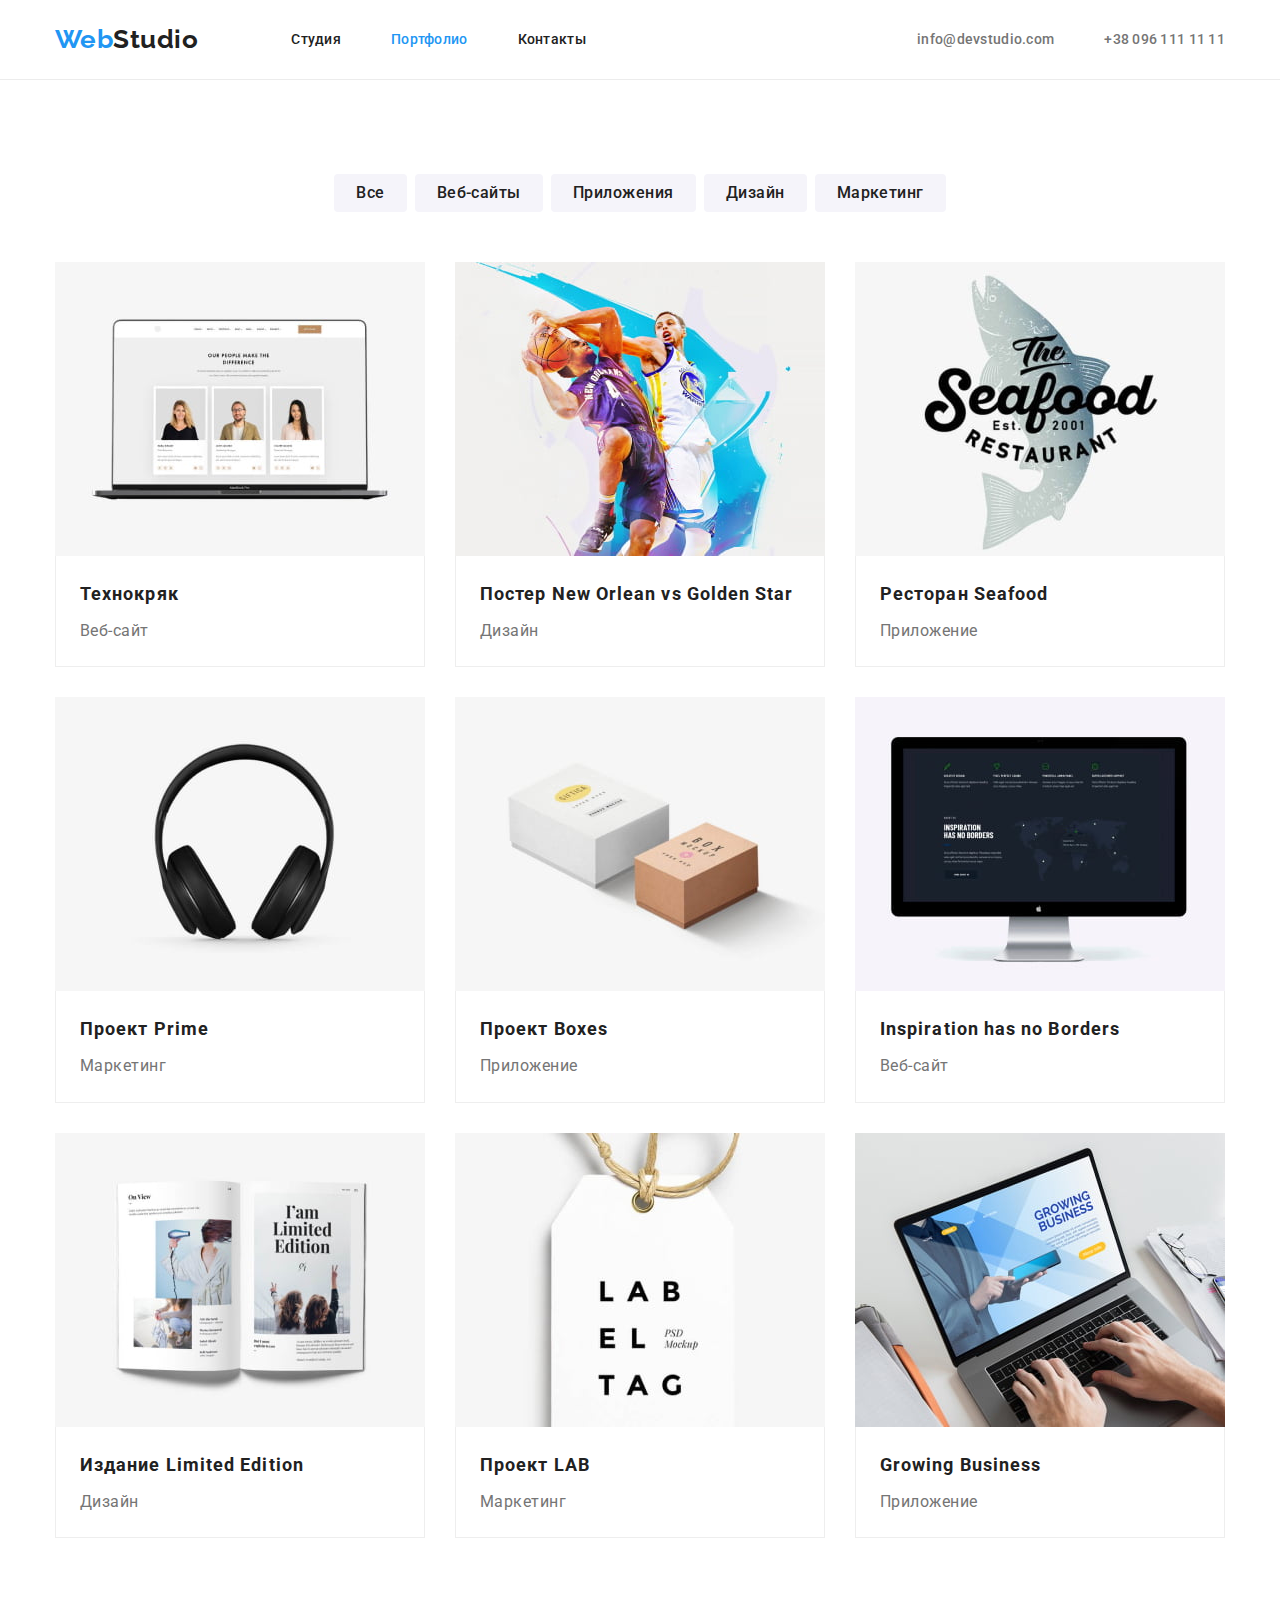
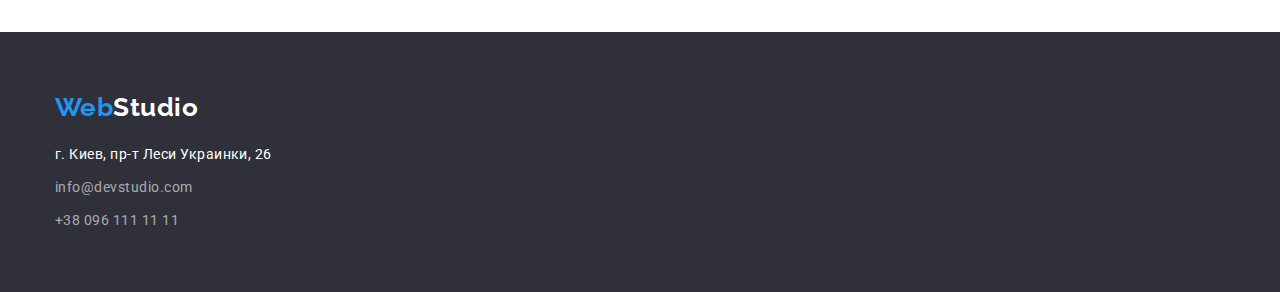
==== portfolio.html @ 5b27667d "файлы с прошлого проэкта" ====
<!DOCTYPE html>
<html lang="ru">

<head>
    <meta charset="UTF-8">
    <meta http-equiv="X-UA-Compatible" content="IE=edge">
    <meta name="viewport" content="width=device-width, initial-scale=1.0">
    <title>Портфолио</title>
    <link rel="preconnect" href="https://fonts.googleapis.com">
    <link rel="preconnect" href="https://fonts.gstatic.com" crossorigin>
    <link href="https://fonts.googleapis.com/css2?family=Raleway:wght@700&family=Roboto:wght@400;500;700;900&display=swap"
        rel="stylesheet">
    <link rel="stylesheet" href="https://cdnjs.cloudflare.com/ajax/libs/modern-normalize/1.1.0/modern-normalize.min.css">
    <link rel="stylesheet" href="./css/styles.css">
</head>

<body>
    <header class="header">
        <div class="container main-head">
            <nav class="main-head">
                <a href="./index.html" lang="en" class="logo list"><span class="logo-blue list">Web</span>Studio</a>
                <ul class="header-nav list">
                    <li class="item"><a class="header-nav-link" aria-current="true" href="./index.html">Студия</a></li>
                    <li class="item"><a class="header-nav-link current" aria-current="true" href="./portfolio.html">Портфолио</a></li>
                    <li class="item"><a class="header-nav-link" href="#">Контакты</a></li>
                </ul>
            </nav>
            <ul class="contacts list">
                <li class="item"><a class="contacts-link" href="mailto:info@devstudio.com">info@devstudio.com</a></li>
                <li class="item"><a class="contacts-link" href="tell:+380961111111">+38 096 111 11 11</a></li>
            </ul>
        </div>
    </header>
    <main>
        <section class="section">
            <div class="container">
                <h1 class="visually-hidden">Портфолио</h1>
                    <ul class="portfolio-nav list">
                        <li class="item"><button class="portfolio-button">Все</button></li>
                        <li class="item"><button class="portfolio-button">Веб-сайты</button></li>
                        <li class="item"><button class="portfolio-button">Приложения</button></li>
                        <li class="item"><button class="portfolio-button">Дизайн</button></li>                    
                        <li class="item"><button class="portfolio-button">Маркетинг</button></li>
                    </ul>
                <ul class="portfolio-main list">
                    <li class="item"><img src="./images/notebook.jpg" alt="Ноутбук" width="370">
                        <div class="portfolio-main-pad">
                            <h2 class="portfolio-title">Технокряк</h2>
                            <p class="portfolio-text">Веб-сайт</p>
                        </div>
                    </li>
                    <li class="item"><img src="./images/bassketballplayers.jpg" alt="2 баскетбольных игрока" width="370">
                        <div class="portfolio-main-pad">
                            <h2 class="portfolio-title">Постер New Orlean vs Golden Star</h2>
                            <p class="portfolio-text">Дизайн</p>
                        </div>
                    </li>
                    <li class="item"><img src="./images/restaurant.jpg" alt="Ресторан The Seafood" width="370">
                        <div class="portfolio-main-pad">
                            <h2 class="portfolio-title">Ресторан Seafood</h2>
                            <p class="portfolio-text">Приложение</p>
                        </div>
                    </li>
                    <li class="item"><img src="./images/headphones.jpg" alt="Наушники" width="370">
                        <div class="portfolio-main-pad">
                            <h2 class="portfolio-title">Проект Prime</h2>
                            <p class="portfolio-text">Маркетинг</p>
                        </div>
                    </li>
                    <li class="item"><img src="./images/2box.jpg" alt="2 коробки" width="370">
                        <div class="portfolio-main-pad">
                            <h2 class="portfolio-title">Проект Boxes</h2>
                            <p class="portfolio-text">Приложение</p>
                        </div>
                    </li>
                    <li class="item"><img src="./images/monitor.jpg" alt="Монитор" width="370">
                        <div class="portfolio-main-pad">
                            <h2 class="portfolio-title">Inspiration has no Borders</h2>
                            <p class="portfolio-text">Веб-сайт</p>
                        </div>
                    </li>
                    <li class="item"><img src="./images/book.jpg" alt="Книга" width="370">
                        <div class="portfolio-main-pad">
                            <h2 class="portfolio-title">Издание Limited Edition</h2>
                            <p class="portfolio-text">Дизайн</p>
                        </div>
                    </li>
                    <li class="item"><img src="./images/label.jpg" alt="Лейбл" width="370">
                        <div class="portfolio-main-pad">
                            <h2 class="portfolio-title">Проект LAB</h2>
                            <p class="portfolio-text">Маркетинг</p>
                        </div>
                    </li>
                    <li class="item"><img src="./images/notebookhands.jpg" alt="Руки печатают на ноутбуке" width="370">
                        <div class="portfolio-main-pad">
                            <h2 class="portfolio-title">Growing Business</h2>
                            <p class="portfolio-text">Приложение</p>
                        </div>
                    </li>
                </ul>
            </div>
        </section>
    </main>
    <footer class="footer">
        <div class="container">
            <a href="./index.html" lang="en" class="footer-logo list"><span class="logo-blue list">Web</span>Studio</a>
            <address class="address">
                <ul class="footer-adress list">
                    <li><a class="footer-googlemaps list" href="https://goo.gl/maps/NU1bq5NP4mPZCGpFA" target="_blank"
                            rel="noopener noreferrer">г. Киев, пр-т
                            Леси Украинки, 26</a></li>
                    <li><a class="footer-link list" href="mailto:info@devstudio.com">info@devstudio.com</a></li>
                    <li><a class="footer-link list" href="tell:+380961111111">+38 096 111 11 11</a></li>
                </ul>
            </address>
        </div>
    </footer>
</body>
</html>
---- css/styles.css ----
:root {
    --primary-text-color: #757575;
    --title-text-color: #212121;
    --accent-color: #2196F3;
    --primary-white: #FFFFFF;
    --background-color:#2F303A;
}

/*block css*/

.container {
    margin: 0 auto;
    width: 1200px;
    padding-left: 15px;
    padding-right: 15px;
}

h1,
h2,
h3,
ul,
p {
    margin: 0;
    padding: 0;
}

.section {
    padding-top: 94px;
    padding-bottom: 94px;
}

.visually-hidden {
    position: absolute;
    width: 1px;
    height: 1px;
    margin: -1px;
    border: 0;
    padding: 0;
    white-space: nowrap;
    clip-path: inset(100%);
    clip: rect(0 0 0 0);
    overflow: hidden;
}

img {
    display: block;
    max-width: 100%;
    height: auto;
}

/* index.html portfolio.html header footer,portfolio.html main */

body {
    color: var(--primary-text-color);
    font-family: 'Roboto',sans-serif;
    letter-spacing: 0.03em;
    background-color: var(--primary-white);
}

.logo {
    font-family: 'Raleway',serif;
    font-weight: 700;
    font-size: 26px;
    line-height: 1.19;
    color:var(--title-text-color);
    margin-right: 93px;
}

.logo-blue {
    color: var(--accent-color);
}

.header {
    border-bottom: 1px solid #ECECEC;
}

.main-head {
    display: flex;
    align-items: center;
}

.header-nav {
    display: flex;
}

.header-nav .item:not(:last-child) {
    margin-right: 50px;
}

.header-nav-link{
    display: block;
    padding-top: 32px;
    padding-bottom: 31px;
    font-weight: 500;
    font-size: 14px;
    line-height: 1.14;
    letter-spacing: 0.02em;
    color: var(--title-text-color);
    text-decoration: none;
}

.header-nav-link:focus,
.header-nav-link:hover{
    color: var(--accent-color);
}

.header-nav-link.current {
    color: var(--accent-color);
}

.list {
    text-decoration: none;
    list-style: none;
}

.contacts {
    display: flex;
    margin-left: auto;
}

.contacts-link {
    padding-top: 32px;
    padding-bottom: 31px;
    font-weight: 500;
    font-size: 14px;
    line-height: 1.14;
    letter-spacing: 0.02em;
    text-decoration: none;
    color: var(--primary-text-color);
}

.contacts-link:hover,
.contacts-link:focus {
    color: var(--accent-color);
}

.contacts .item:not(:last-child) {
    margin-right: 50px;
}

.portfolio-nav {
    display: flex;
    justify-content:center;
}

.portfolio-nav .item:not(:last-child) {
    margin-right: 8px;
}

.portfolio-button {
    font-family: 'Roboto', sans-serif;
    font-weight: 500;
    font-size: 16px;
    line-height:1.62;
    color: var(--title-text-color);
    background-color: #F5F4FA;
    letter-spacing: 0.03em;
    cursor: pointer;
    padding: 6px 22px;
    text-align: center;
    border-radius: 4px;
    border: 1px transparent;
}

.portfolio-button:focus,
.portfolio-button:hover {
    background-color: var(--accent-color);
    color: var(--primary-white);
}

.portfolio-main {
    display: flex;
    margin-top: 50px;
    flex-wrap: wrap;
}

.portfolio-main-pad {
    border: 1px solid #EEEEEE;
    border-top: transparent;
    padding: 20px 24px;
}

.portfolio-main .item {
    margin-right: 30px;
    margin-bottom: 30px;
    width: calc(100% / 3 - 20px);
}

.portfolio-main .item:nth-child(3n) {
    margin-right: 0px;
}

.portfolio-main .item:nth-last-child(-n+3) {
    margin-bottom: 0;
}

.portfolio-title {
    font-weight: 700;
    font-size: 18px;
    line-height: 2;
    letter-spacing: 0.06em;
    color: var(--title-text-color);
}

.portfolio-text {
    font-size: 16px;
    line-height: 1.9;
    margin-top: 4px;
}

.footer {
    background-color: var(--background-color);
    padding-top: 60px;
    padding-bottom: 60px;
}

.footer-adress li:not(:first-child) {
    margin-top: 9px;
}

.footer-logo {
    font-family: 'Raleway',serif;
    font-weight: 700;
    font-size: 26px;
    line-height: 1.19;
    color: var(--primary-white);

}

.footer-googlemaps {
    font-size: 14px;
    line-height: 1.7;
    color: var(--primary-white);
}

.footer-link {
    font-size: 14px;
    line-height: 1.7;
    color: rgba(255, 255, 255, 0.6);
}

.footer-googlemaps:hover,
.footer-googlemaps:focus {
    color: var(--accent-color);
}

.footer-link:hover,
.footer-link:focus {
    color: var(--accent-color);
}

/* index.html main */

.main {
    background-color: var(--background-color);
    padding-top: 200px;
    padding-bottom: 200px;
    text-align: center;
}

.main-title {
    font-weight: 900;
    font-size: 44px;
    line-height: 1.36;
    text-align: center;
    letter-spacing: 0.06em;
    text-transform: uppercase;
    color: var(--primary-white);
}

.main-button {
    font-family: 'Roboto' , sans-serif;
    font-weight: 700;
    font-size: 16px;
    line-height: 1.88;
    letter-spacing: 0.06em;
    color: var(--primary-white);
    background-color: var(--accent-color);
    cursor: pointer;
    padding: 10px 32px;
    min-width: 200px;
    text-align: center;
    border-radius: 4px;
    border: none;
    margin-top: 30px;
}

.main-button:focus,
.main-button:hover {
    color: var(--primary-white);
}

.advantage-main {

    display: flex;
    text-align: left;
}

.advantage-main .item {
    width: calc(100% / 3 - 30px);
}

.advantage-main li:not(:last-child) {
    margin-right: 30px;
}

.advantage-title {
    font-size: 14px;
    line-height: 1.14;
    text-transform: uppercase;
    color: var(--title-text-color);
}

.advantage-text {
    margin-top: 10px;
    font-size: 14px;
    line-height: 1.71;
}

.work-title {
    font-weight: 700;
    font-size: 36px;
    line-height: 1.17;
    text-align: center;
    color: var(--title-text-color);
}

.work-photo {
    display: flex;
    margin-top: 50px;
}

.work-photo .item:not(:last-child) {
    margin-right: 30px;
}

.command {
    background-color: #F5F4FA;
}

.command-main {
    display: flex;
    margin-top: 50px;
}

.command-main .item {
    text-align: center;
    border-radius: 0px 0px 4px 4px;
    background-color: var(--primary-white);
    box-shadow: 0px 1px 3px rgba(0, 0, 0, 0.12),
    0px 1px 1px rgba(0, 0, 0, 0.14),
    0px 2px 1px rgba(0, 0, 0, 0.2);
}

.command-main .item:not(:last-child) {
    margin-right: 30px;
}

.command-main .padding {
    padding-top: 30px;
    padding-bottom: 30px;
}

.command-main-title {
    font-weight: 700;
    font-size: 36px;
    line-height: 1.17;
    text-align: center;
    color: var(--title-text-color);
}

.command-title {
    font-weight: 500;
    font-size: 16px;
    line-height: 1.19;
    color: var(--title-text-color);
}

.command-text {
    margin-top: 10px;
    font-size: 16px;
    line-height: 1.19;
}

.address {
    font-style: normal;
    margin-top: 20px;
}
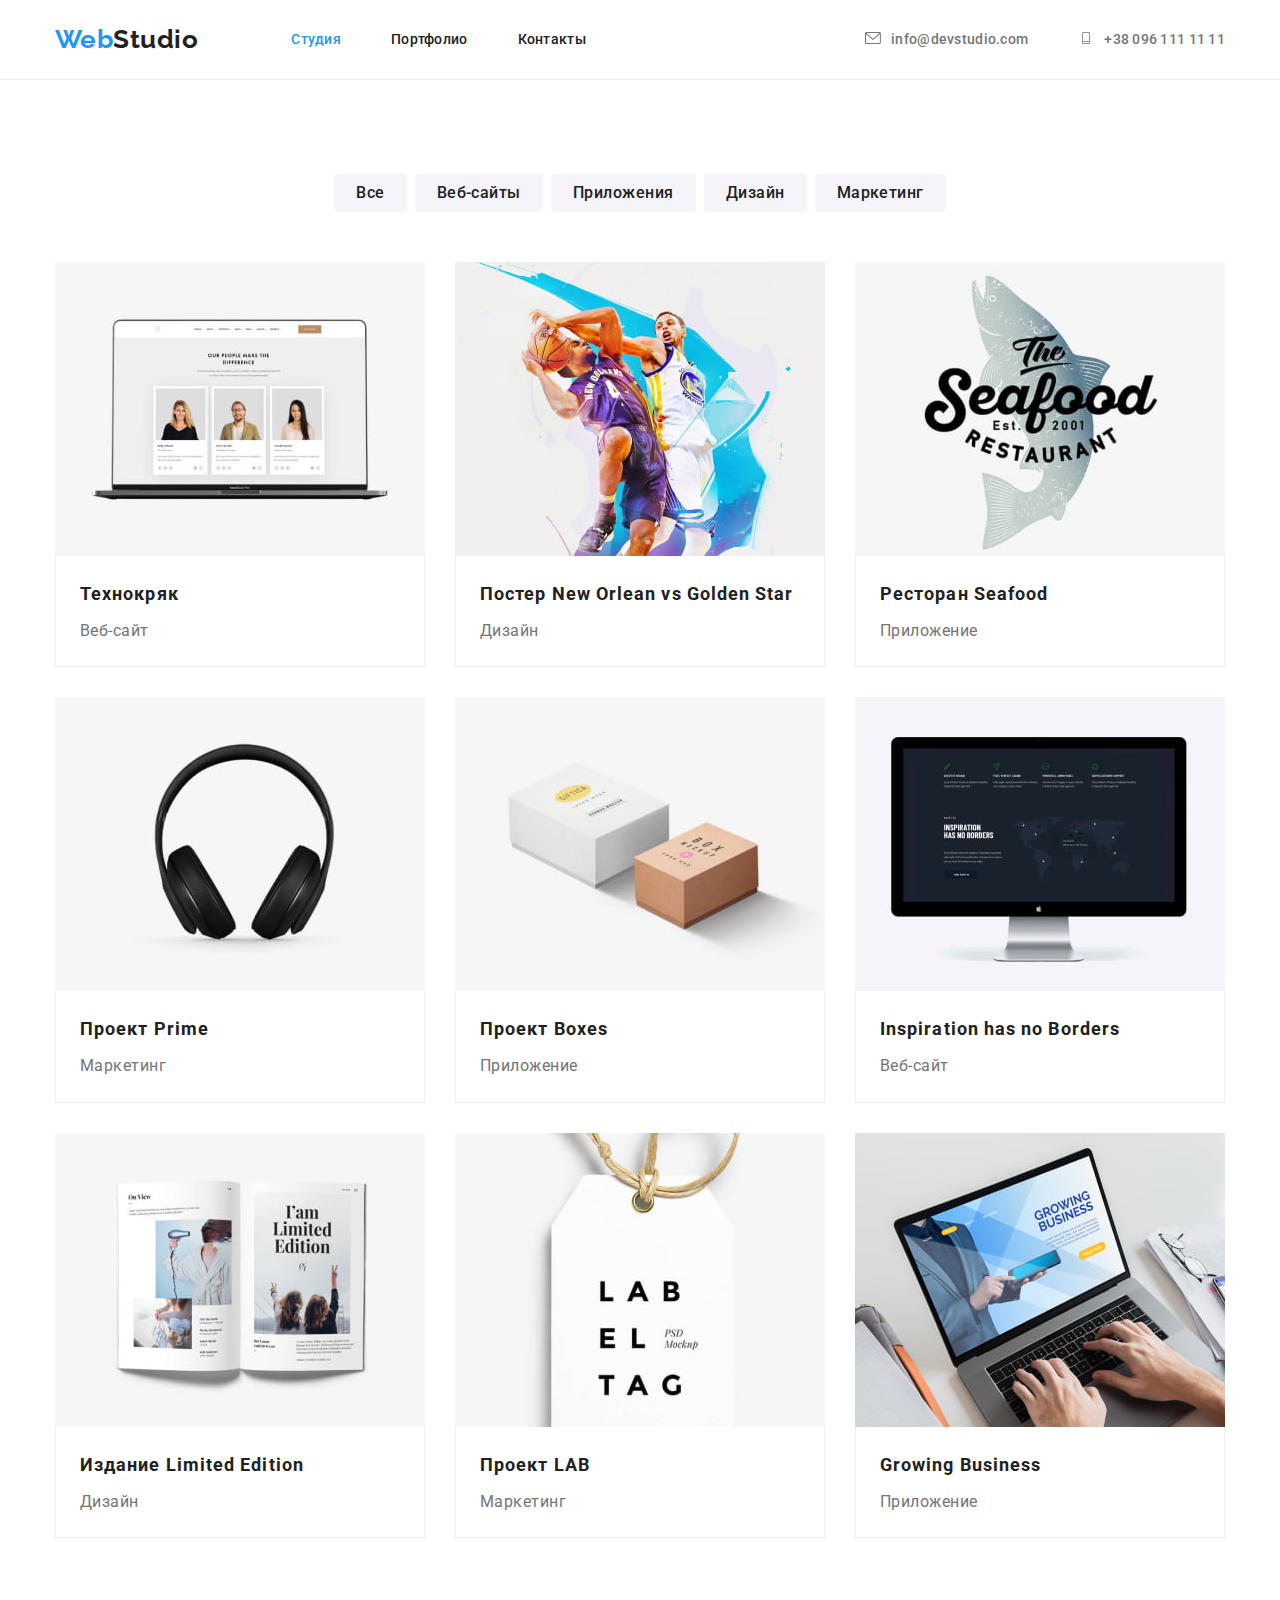
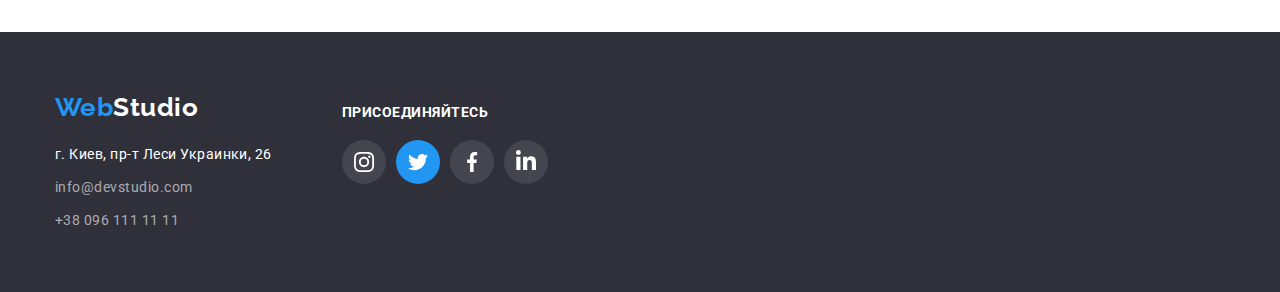
==== commit a7dfb7b3: "тени и иконки на портфолио" ====
--- a/portfolio.html
+++ b/portfolio.html
@@ -20,14 +20,25 @@
             <nav class="main-head">
                 <a href="./index.html" lang="en" class="logo list"><span class="logo-blue list">Web</span>Studio</a>
                 <ul class="header-nav list">
-                    <li class="item"><a class="header-nav-link" aria-current="true" href="./index.html">Студия</a></li>
-                    <li class="item"><a class="header-nav-link current" aria-current="true" href="./portfolio.html">Портфолио</a></li>
+                    <li class="item"><a class="header-nav-link current" aria-current="true" href="./index.html">Студия</a>
+                    </li>
+                    <li class="item"><a class="header-nav-link" href="./portfolio.html">Портфолио</a></li>
                     <li class="item"><a class="header-nav-link" href="#">Контакты</a></li>
                 </ul>
             </nav>
             <ul class="contacts list">
-                <li class="item"><a class="contacts-link" href="mailto:info@devstudio.com">info@devstudio.com</a></li>
-                <li class="item"><a class="contacts-link" href="tell:+380961111111">+38 096 111 11 11</a></li>
+                <li class="item">
+                    <a class="contacts-link" href="mailto:info@devstudio.com">
+                        <svg class="contacts_icon" width="16" height="12">
+                            <use href="./images/icons.svg#envelope"></use>
+                        </svg>info@devstudio.com</a>
+                </li>
+                <li class="item">
+                    <a class="contacts-link" href="tell:+380961111111">
+                        <svg class="contacts_icon" width="16" height="12">
+                            <use href="./images/icons.svg#telephone"></use>
+                        </svg>+38 096 111 11 11</a>
+                </li>
             </ul>
         </div>
     </header>
@@ -103,17 +114,53 @@
     </main>
     <footer class="footer">
         <div class="container">
-            <a href="./index.html" lang="en" class="footer-logo list"><span class="logo-blue list">Web</span>Studio</a>
-            <address class="address">
-                <ul class="footer-adress list">
-                    <li><a class="footer-googlemaps list" href="https://goo.gl/maps/NU1bq5NP4mPZCGpFA" target="_blank"
-                            rel="noopener noreferrer">г. Киев, пр-т
-                            Леси Украинки, 26</a></li>
-                    <li><a class="footer-link list" href="mailto:info@devstudio.com">info@devstudio.com</a></li>
-                    <li><a class="footer-link list" href="tell:+380961111111">+38 096 111 11 11</a></li>
-                </ul>
-            </address>
+            <ul class="footer-main list">
+                <li>
+                    <a href="./index.html" lang="en" class="footer-logo list"><span
+                            class="logo-blue list">Web</span>Studio</a>
+                    <address class="address">
+                        <ul class="footer-adress list">
+                            <li><a class="footer-googlemaps list" href="https://goo.gl/maps/NU1bq5NP4mPZCGpFA"
+                                    target="_blank" rel="noopener noreferrer">г. Киев, пр-т
+                                    Леси Украинки, 26</a></li>
+                            <li><a class="footer-link list" href="mailto:info@devstudio.com">info@devstudio.com</a></li>
+                            <li><a class="footer-link list" href="tell:+380961111111">+38 096 111 11 11</a></li>
+                        </ul>
+                    </address>
+                </li>
+                <li class="social">
+                    <h2 class="social-title">ПРИСОЕДИНЯЙТЕСЬ</h2>
+                    <address>
+                        <ul class="social-link list">
+                            <li>
+                                <a class="social-link-bg" href="">
+                                    <svg class="social-icon">
+                                        <use href="./images/icons.svg#instagram"></use>
+                                    </svg></a>
+                            </li>
+                            <li>
+                                <a class="social-link-bg twitter" href="">
+                                    <svg class="social-icon">
+                                        <use href="./images/icons.svg#twitter"></use>
+                                    </svg></a>
+                            </li>
+                            <li>
+                                <a class="social-link-bg" href="">
+                                    <svg class="social-icon">
+                                        <use href="./images/icons.svg#facebook"></use>
+                                    </svg></a>
+                            </li>
+                            <li class="social-link-bg" href=""><a>
+                                    <svg class="command-icon">
+                                        <use href="./images/icons.svg#linkedin"></use>
+                                    </svg></a>
+                            </li>
+                        </ul>
+                    </address>
+                </li>
+            </ul>
         </div>
+    
     </footer>
 </body>
 </html>--- a/css/styles.css
+++ b/css/styles.css
@@ -4,6 +4,7 @@
     --accent-color: #2196F3;
     --primary-white: #FFFFFF;
     --background-color:#2F303A;
+    --second-bg:#F5F4FA;
 }
 
 /*block css*/
@@ -138,6 +139,11 @@
     margin-right: 50px;
 }
 
+.contacts_icon {
+    fill: currentColor;
+    margin-right: 10px;
+}
+
 .portfolio-nav {
     display: flex;
     justify-content:center;
@@ -166,12 +172,22 @@
 .portfolio-button:hover {
     background-color: var(--accent-color);
     color: var(--primary-white);
+    box-shadow: 0px 3px 1px rgba(0, 0, 0, 0.1),
+    0px 1px 2px rgba(0, 0, 0, 0.08),
+    0px 2px 2px rgba(0, 0, 0, 0.12);
 }
 
 .portfolio-main {
     display: flex;
     margin-top: 50px;
     flex-wrap: wrap;
+    
+}
+
+.portfolio-main .item:hover {
+    box-shadow: 0px 1px 1px rgba(0, 0, 0, 0.12),
+    0px 4px 4px rgba(0, 0, 0, 0.06),
+    1px 4px 6px rgba(0, 0, 0, 0.16);
 }
 
 .portfolio-main-pad {
@@ -252,10 +268,17 @@
 /* index.html main */
 
 .main {
-    background-color: var(--background-color);
     padding-top: 200px;
     padding-bottom: 200px;
     text-align: center;
+}
+
+.overlay {
+    max-width: 1600px;
+    height: 600px;
+    margin-left: auto;
+    margin-right: auto;
+    background-image: linear-gradient(to right, rgba(47, 48, 58, 0.4), rgba(47, 48, 58, 0.4)), url(../images/bg.jpg);
 }
 
 .main-title {
@@ -296,6 +319,14 @@
     text-align: left;
 }
 
+.advantage-icon {
+    display: flex;
+    align-items: center;
+    justify-content: center;
+    height: 120px;
+    background-color: var(--second-bg);
+}
+
 .advantage-main .item {
     width: calc(100% / 3 - 30px);
 }
@@ -305,6 +336,7 @@
 }
 
 .advantage-title {
+    margin-top: 30px;
     font-size: 14px;
     line-height: 1.14;
     text-transform: uppercase;
@@ -317,6 +349,10 @@
     line-height: 1.71;
 }
 
+.work {
+    padding-bottom: 94px;
+}
+
 .work-title {
     font-weight: 700;
     font-size: 36px;
@@ -335,7 +371,7 @@
 }
 
 .command {
-    background-color: #F5F4FA;
+    background-color: var(--second-bg);
 }
 
 .command-main {
@@ -382,8 +418,135 @@
     line-height: 1.19;
 }
 
+.command-link {
+    display: flex;
+    padding-top: 16px;
+    margin: 0;
+    justify-content: center;
+}
+
+.command-icon {
+    padding: 0;
+    width: 20px;
+    height: 20px;
+}
+
+.command-link li:not(:last-child) {
+    margin-right: 10px;
+}
+
+.command-link-bg {
+    display: flex;
+    justify-content: center;
+    align-items: center;
+    width: 44px;
+    height: 44px;
+    border-radius: 50%;
+    cursor: pointer;
+    fill: var(--primary-text-color);
+}
+
+.command-link-bg:hover {
+    fill: var(--primary-white);
+    background-color: #2196F3;
+}
+    
+.clients-title {
+    font-weight: 700;
+    font-size: 36px;
+    line-height: 1.17;
+    text-align: center;
+    color: var(--title-text-color);
+}
+
+.clients-link {
+    display: flex;
+    padding: 0;
+    margin-top: 50px;
+    margin-bottom: 0;
+    justify-content: center;
+}
+
+.clients-link-bg {
+    display: flex;
+    justify-content: center;
+    align-items: center;
+    width: 170px;
+    height: 92px;
+    border-radius: 4px;
+    border: 1px solid;
+    border-color:#AFB1B8;;
+    cursor: pointer;
+    fill: #AFB1B8;
+}
+
+.clients-icon {
+    padding: 0;
+    width: 106px;
+    height: 60px;
+}
+
+.clients-link li:not(:last-child) {
+    margin-right: 30px;
+}
+
+.clients-link-bg:hover {
+    fill: var(--accent-color);
+    border-color: var(--accent-color);
+}
+
 .address {
     font-style: normal;
     margin-top: 20px;
 }
 
+.social-title {
+    Font-style: Bold;
+    Font-size: 14px;
+    Line-height: 16px;
+    color: var(--primary-white);
+    margin-top: 12px;
+}
+
+.footer-main {
+    display: flex;
+    text-align: left;
+    justify-content: flex-start;
+}
+
+.social {
+    margin-left: 70px;
+}
+
+.social-link {
+    display: flex;
+    padding: 0;
+    margin-top: 20px;
+    margin-bottom: 0;
+}
+
+.social-icon {
+    padding: 0;
+    width: 20px;
+    height: 20px;
+}
+
+.social-link li:not(:last-child) {
+    margin-right: 10px;
+}
+
+.social-link-bg {
+    display: flex;
+    justify-content: center;
+    align-items: center;
+    width: 44px;
+    height: 44px;
+    border-radius: 50%;
+    cursor: pointer;
+    fill: var(--primary-white);
+    background-color: rgba(255, 255, 255, 0.1);
+}
+
+.twitter {
+    background-color: var(--accent-color);
+}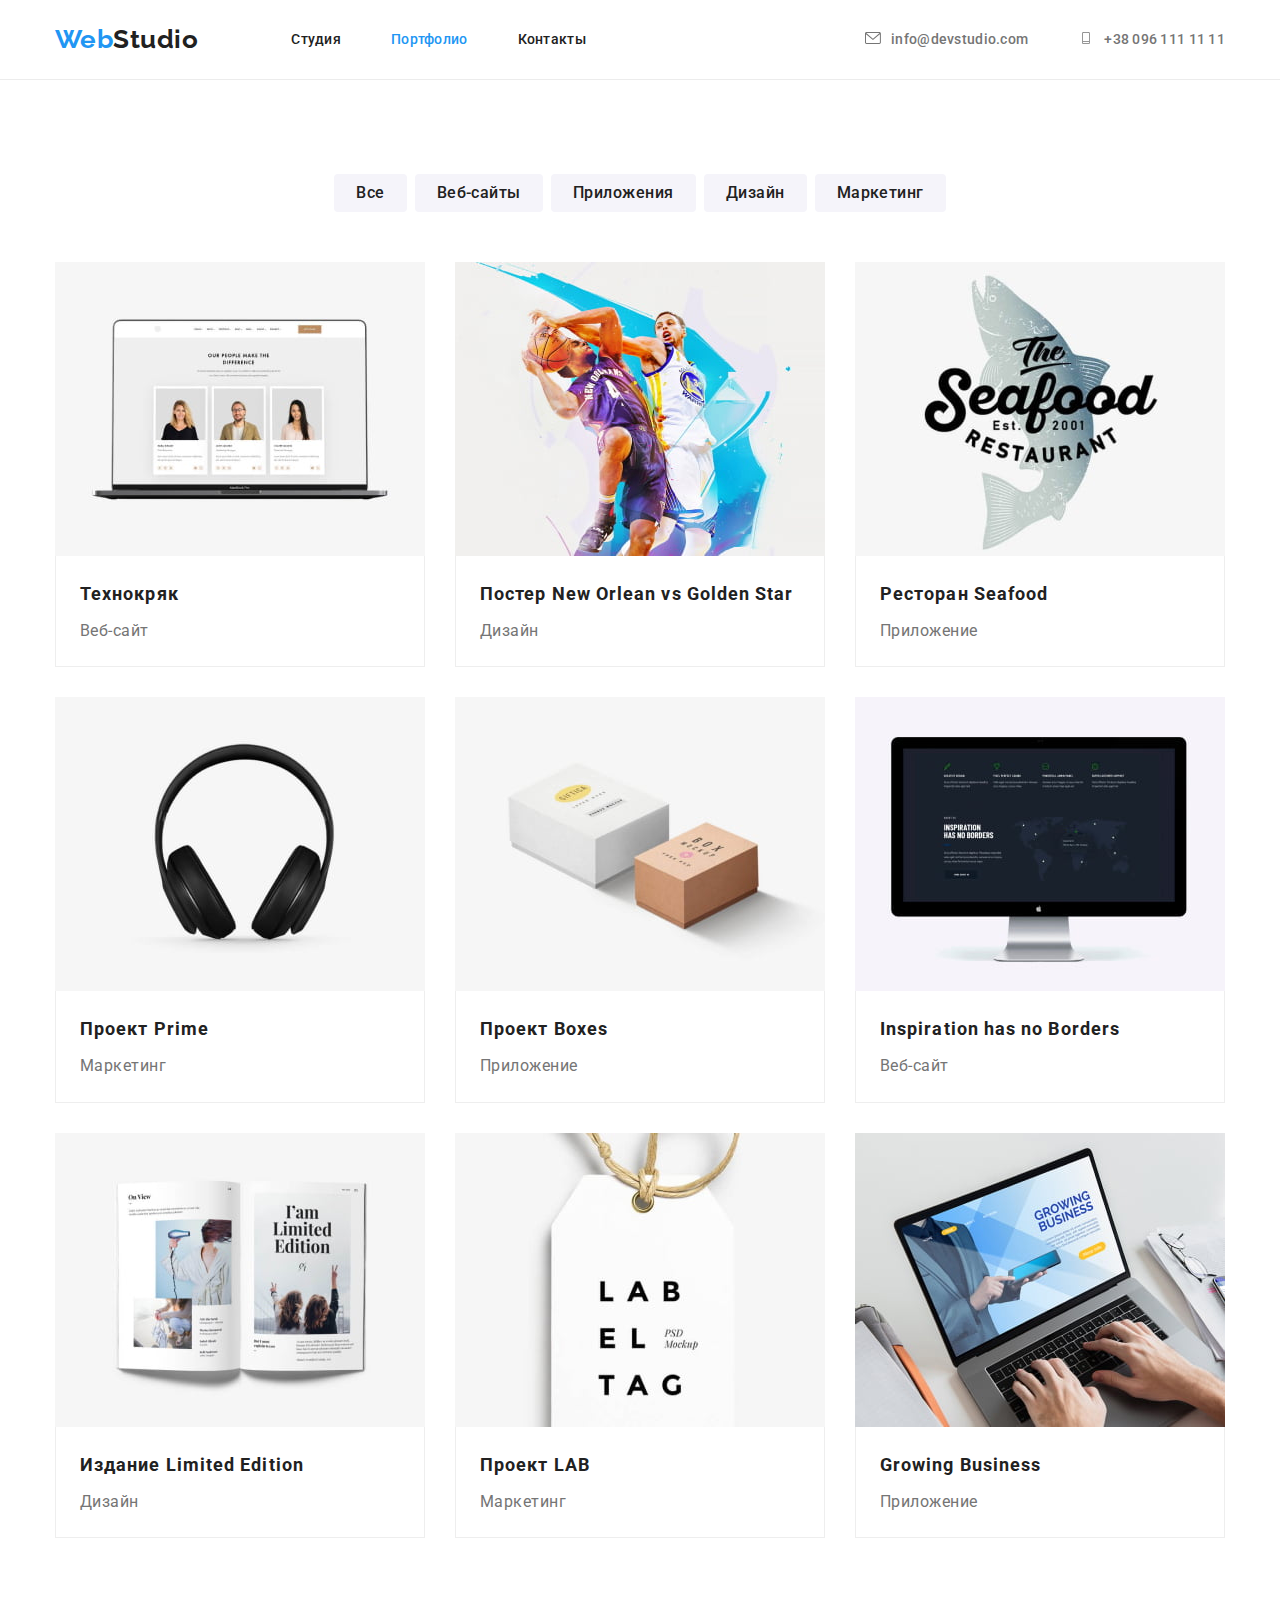
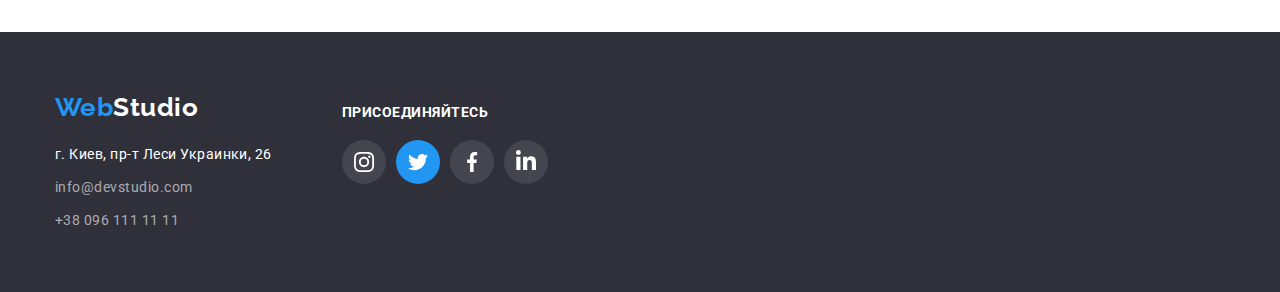
==== commit 41d07d90: "добавил current на портфолио" ====
--- a/portfolio.html
+++ b/portfolio.html
@@ -20,9 +20,9 @@
             <nav class="main-head">
                 <a href="./index.html" lang="en" class="logo list"><span class="logo-blue list">Web</span>Studio</a>
                 <ul class="header-nav list">
-                    <li class="item"><a class="header-nav-link current" aria-current="true" href="./index.html">Студия</a>
+                    <li class="item"><a class="header-nav-link" href="./index.html">Студия</a>
                     </li>
-                    <li class="item"><a class="header-nav-link" href="./portfolio.html">Портфолио</a></li>
+                    <li class="item"><a class="header-nav-link current" aria-current="true" href="./portfolio.html">Портфолио</a></li>
                     <li class="item"><a class="header-nav-link" href="#">Контакты</a></li>
                 </ul>
             </nav>
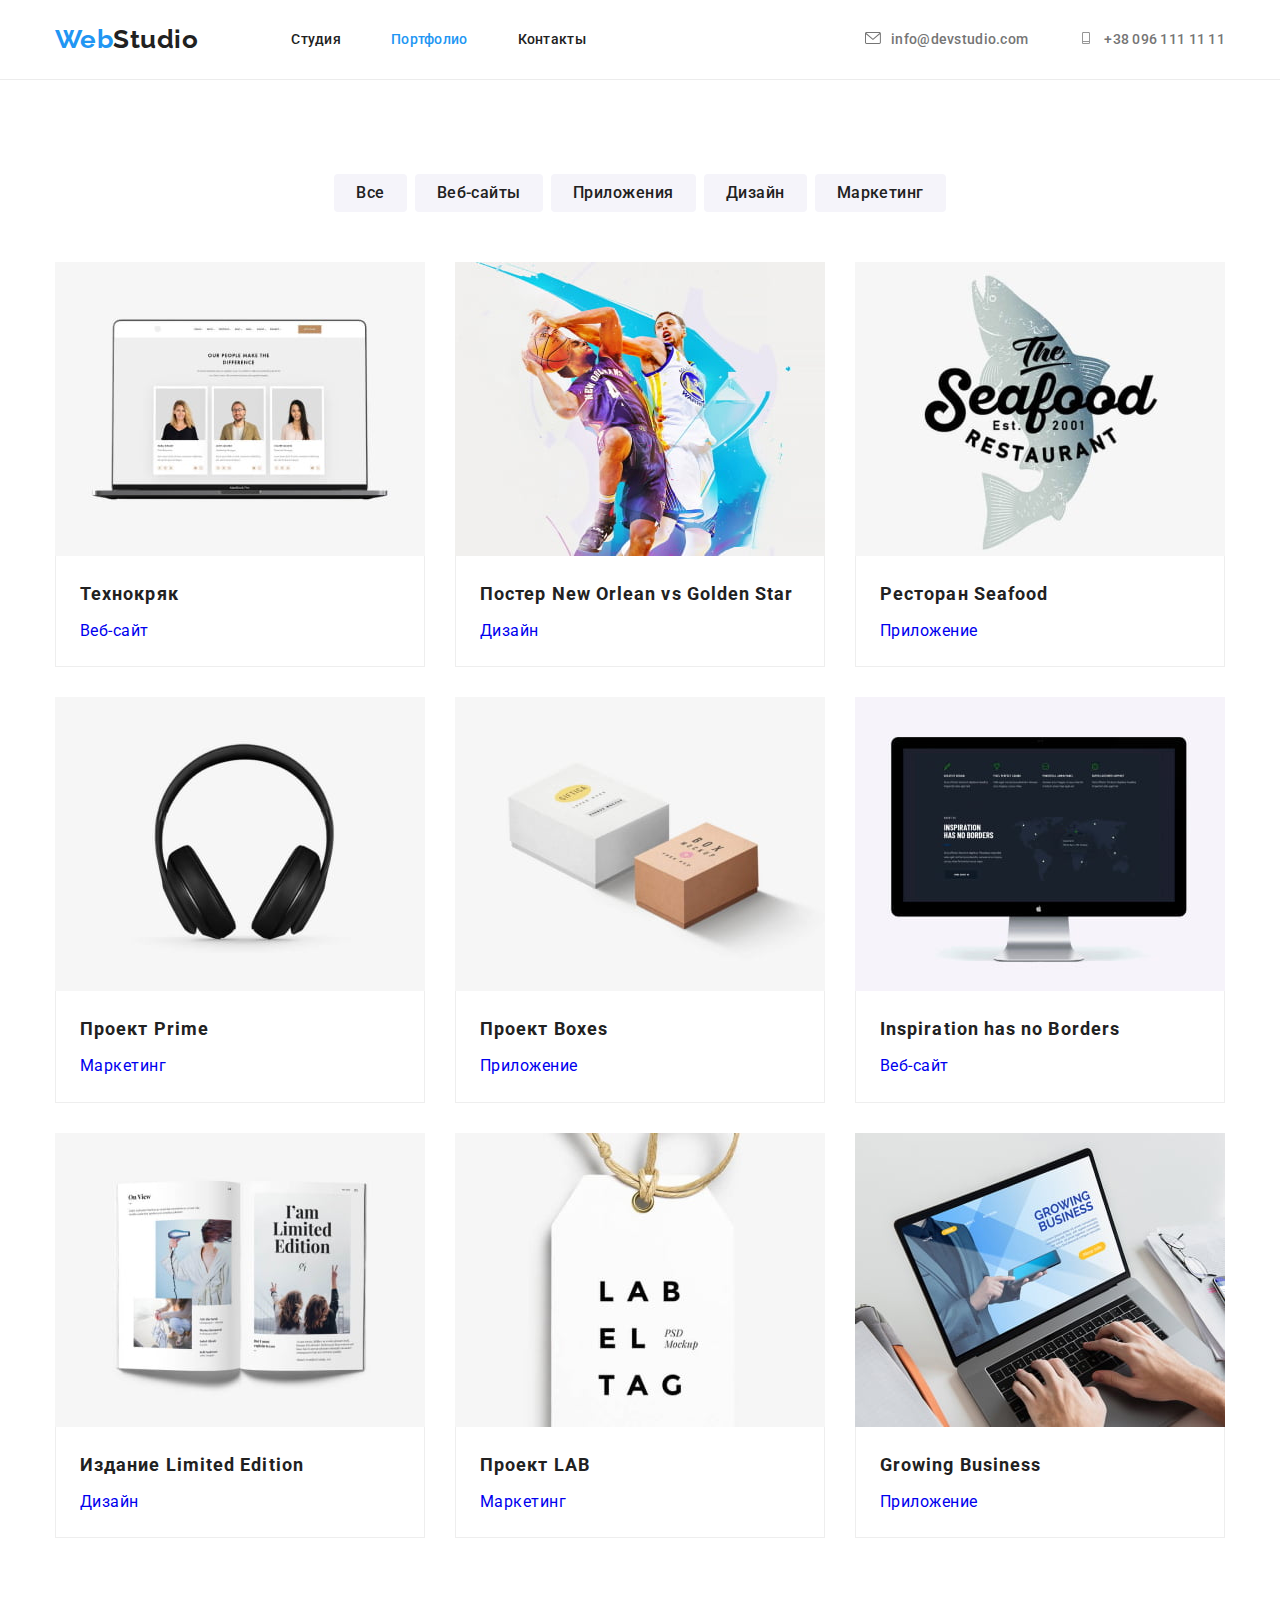
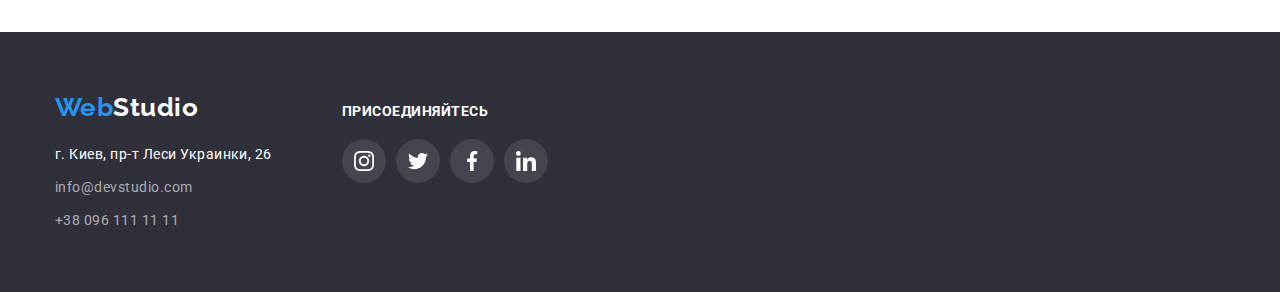
==== commit 4b3e4ce5: "правки после проверки дз" ====
--- a/portfolio.html
+++ b/portfolio.html
@@ -54,82 +54,90 @@
                         <li class="item"><button class="portfolio-button">Маркетинг</button></li>
                     </ul>
                 <ul class="portfolio-main list">
-                    <li class="item"><img src="./images/notebook.jpg" alt="Ноутбук" width="370">
-                        <div class="portfolio-main-pad">
-                            <h2 class="portfolio-title">Технокряк</h2>
-                            <p class="portfolio-text">Веб-сайт</p>
-                        </div>
+                    <li class="item"><a href="#" class="portfolio-link list">
+                                <img src="./images/notebook.jpg" alt="Ноутбук" width="370">
+                            <div class="portfolio-main-pad list">
+                                <h2 class="portfolio-title">Технокряк</h2>
+                                <p class="portfolio-text">Веб-сайт</p>
+                            </div>
+                        </a>
                     </li>
-                    <li class="item"><img src="./images/bassketballplayers.jpg" alt="2 баскетбольных игрока" width="370">
+                    <li class="item"><a href="#" class="portfolio-link list"><img src="./images/bassketballplayers.jpg" alt="2 баскетбольных игрока" width="370">
                         <div class="portfolio-main-pad">
                             <h2 class="portfolio-title">Постер New Orlean vs Golden Star</h2>
                             <p class="portfolio-text">Дизайн</p>
                         </div>
+                        </a>
                     </li>
-                    <li class="item"><img src="./images/restaurant.jpg" alt="Ресторан The Seafood" width="370">
+                    <li class="item"><a href="#" class="portfolio-link list"><img src="./images/restaurant.jpg" alt="Ресторан The Seafood" width="370">
                         <div class="portfolio-main-pad">
                             <h2 class="portfolio-title">Ресторан Seafood</h2>
                             <p class="portfolio-text">Приложение</p>
                         </div>
+                        </a>
                     </li>
-                    <li class="item"><img src="./images/headphones.jpg" alt="Наушники" width="370">
+                    <li class="item"><a href="#" class="portfolio-link list"><img src="./images/headphones.jpg" alt="Наушники" width="370">
                         <div class="portfolio-main-pad">
                             <h2 class="portfolio-title">Проект Prime</h2>
                             <p class="portfolio-text">Маркетинг</p>
                         </div>
+                        </a>
                     </li>
-                    <li class="item"><img src="./images/2box.jpg" alt="2 коробки" width="370">
+                    <li class="item"><a href="#" class="portfolio-link list"><img src="./images/2box.jpg" alt="2 коробки" width="370">
                         <div class="portfolio-main-pad">
                             <h2 class="portfolio-title">Проект Boxes</h2>
                             <p class="portfolio-text">Приложение</p>
                         </div>
+                        </a>
                     </li>
-                    <li class="item"><img src="./images/monitor.jpg" alt="Монитор" width="370">
+                    <li class="item"><a href="#" class="portfolio-link list"><img src="./images/monitor.jpg" alt="Монитор" width="370">
                         <div class="portfolio-main-pad">
                             <h2 class="portfolio-title">Inspiration has no Borders</h2>
                             <p class="portfolio-text">Веб-сайт</p>
                         </div>
+                        </a>
                     </li>
-                    <li class="item"><img src="./images/book.jpg" alt="Книга" width="370">
+                    <li class="item"><a href="#" class="portfolio-link list"><img src="./images/book.jpg" alt="Книга" width="370">
                         <div class="portfolio-main-pad">
                             <h2 class="portfolio-title">Издание Limited Edition</h2>
                             <p class="portfolio-text">Дизайн</p>
                         </div>
+                        </a>
                     </li>
-                    <li class="item"><img src="./images/label.jpg" alt="Лейбл" width="370">
+                    <li class="item"><a href="#" class="portfolio-link list"><img src="./images/label.jpg" alt="Лейбл" width="370">
                         <div class="portfolio-main-pad">
                             <h2 class="portfolio-title">Проект LAB</h2>
                             <p class="portfolio-text">Маркетинг</p>
                         </div>
+                        </a>
                     </li>
-                    <li class="item"><img src="./images/notebookhands.jpg" alt="Руки печатают на ноутбуке" width="370">
+                    <li class="item"><a href="#" class="portfolio-link list"><img src="./images/notebookhands.jpg" alt="Руки печатают на ноутбуке" width="370">
                         <div class="portfolio-main-pad">
                             <h2 class="portfolio-title">Growing Business</h2>
                             <p class="portfolio-text">Приложение</p>
                         </div>
+                        </a>
                     </li>
                 </ul>
             </div>
         </section>
     </main>
     <footer class="footer">
-        <div class="container">
-            <ul class="footer-main list">
-                <li>
-                    <a href="./index.html" lang="en" class="footer-logo list"><span
-                            class="logo-blue list">Web</span>Studio</a>
+        <div class="container footer-possittion">
+            <div>
+                <a href="./index.html" lang="en" class="footer-logo list"><span class="logo-blue list">Web</span>Studio</a>
                     <address class="address">
                         <ul class="footer-adress list">
-                            <li><a class="footer-googlemaps list" href="https://goo.gl/maps/NU1bq5NP4mPZCGpFA"
-                                    target="_blank" rel="noopener noreferrer">г. Киев, пр-т
+                            <li><a class="footer-googlemaps list" href="https://goo.gl/maps/NU1bq5NP4mPZCGpFA" target="_blank"
+                                    rel="noopener noreferrer">г. Киев, пр-т
                                     Леси Украинки, 26</a></li>
                             <li><a class="footer-link list" href="mailto:info@devstudio.com">info@devstudio.com</a></li>
                             <li><a class="footer-link list" href="tell:+380961111111">+38 096 111 11 11</a></li>
                         </ul>
                     </address>
-                </li>
-                <li class="social">
-                    <h2 class="social-title">ПРИСОЕДИНЯЙТЕСЬ</h2>
+                </div>
+            <div class="social">
+                <h2 class="social-title">ПРИСОЕДИНЯЙТЕСЬ</h2>
                     <address>
                         <ul class="social-link list">
                             <li>
@@ -139,7 +147,7 @@
                                     </svg></a>
                             </li>
                             <li>
-                                <a class="social-link-bg twitter" href="">
+                                <a class="social-link-bg" href="">
                                     <svg class="social-icon">
                                         <use href="./images/icons.svg#twitter"></use>
                                     </svg></a>
@@ -150,17 +158,16 @@
                                         <use href="./images/icons.svg#facebook"></use>
                                     </svg></a>
                             </li>
-                            <li class="social-link-bg" href=""><a>
+                            <li>
+                                <a class="social-link-bg" href="">
                                     <svg class="command-icon">
                                         <use href="./images/icons.svg#linkedin"></use>
                                     </svg></a>
                             </li>
                         </ul>
                     </address>
-                </li>
-            </ul>
-        </div>
-    
+                </div>
+            </div>
     </footer>
 </body>
 </html>--- a/css/styles.css
+++ b/css/styles.css
@@ -73,6 +73,9 @@
 
 .header {
     border-bottom: 1px solid #ECECEC;
+    max-width: 1600px;
+    margin-left: auto;
+    margin-right: auto;
 }
 
 .main-head {
@@ -120,6 +123,8 @@
 }
 
 .contacts-link {
+    display: flex;
+    text-align: center;
     padding-top: 32px;
     padding-bottom: 31px;
     font-weight: 500;
@@ -184,7 +189,8 @@
     
 }
 
-.portfolio-main .item:hover {
+.portfolio-link:hover,.portfolio-link:focus {
+    display: block;
     box-shadow: 0px 1px 1px rgba(0, 0, 0, 0.12),
     0px 4px 4px rgba(0, 0, 0, 0.06),
     1px 4px 6px rgba(0, 0, 0, 0.16);
@@ -225,9 +231,9 @@
 }
 
 .footer {
-    background-color: var(--background-color);
     padding-top: 60px;
     padding-bottom: 60px;
+    background-color: var(--background-color);
 }
 
 .footer-adress li:not(:first-child) {
@@ -279,6 +285,9 @@
     margin-left: auto;
     margin-right: auto;
     background-image: linear-gradient(to right, rgba(47, 48, 58, 0.4), rgba(47, 48, 58, 0.4)), url(../images/bg.jpg);
+    background-position: center;
+    background-size: cover;
+    background-repeat: no-repeat;
 }
 
 .main-title {
@@ -371,6 +380,9 @@
 }
 
 .command {
+    max-width: 1600px;
+    margin-left: auto;
+    margin-right: auto;
     background-color: var(--second-bg);
 }
 
@@ -420,8 +432,7 @@
 
 .command-link {
     display: flex;
-    padding-top: 16px;
-    margin: 0;
+    margin-top: 16px;
     justify-content: center;
 }
 
@@ -446,7 +457,7 @@
     fill: var(--primary-text-color);
 }
 
-.command-link-bg:hover {
+.command-link-bg:hover,.command-link-bg:focus {
     fill: var(--primary-white);
     background-color: #2196F3;
 }
@@ -461,10 +472,7 @@
 
 .clients-link {
     display: flex;
-    padding: 0;
     margin-top: 50px;
-    margin-bottom: 0;
-    justify-content: center;
 }
 
 .clients-link-bg {
@@ -490,7 +498,7 @@
     margin-right: 30px;
 }
 
-.clients-link-bg:hover {
+.clients-link-bg:hover,.clients-link-bg:focus {
     fill: var(--accent-color);
     border-color: var(--accent-color);
 }
@@ -505,13 +513,11 @@
     Font-size: 14px;
     Line-height: 16px;
     color: var(--primary-white);
-    margin-top: 12px;
-}
-
-.footer-main {
-    display: flex;
-    text-align: left;
-    justify-content: flex-start;
+}
+
+.footer-possittion {
+    display: flex;
+    align-items: baseline;
 }
 
 .social {
@@ -547,6 +553,21 @@
     background-color: rgba(255, 255, 255, 0.1);
 }
 
-.twitter {
+.social-link-bg:hover,.social-link-bg:focus {
     background-color: var(--accent-color);
+}
+
+.overlay-fourth {
+    max-width: 1600px;
+    margin-left: auto;
+    margin-right: auto;
+    background-color: var(--background-color);
+
+}
+
+.overlay-third {
+    max-width: 1600px;
+    margin-left: auto;
+    margin-right: auto;
+    background-color: var(--background-color);
 }